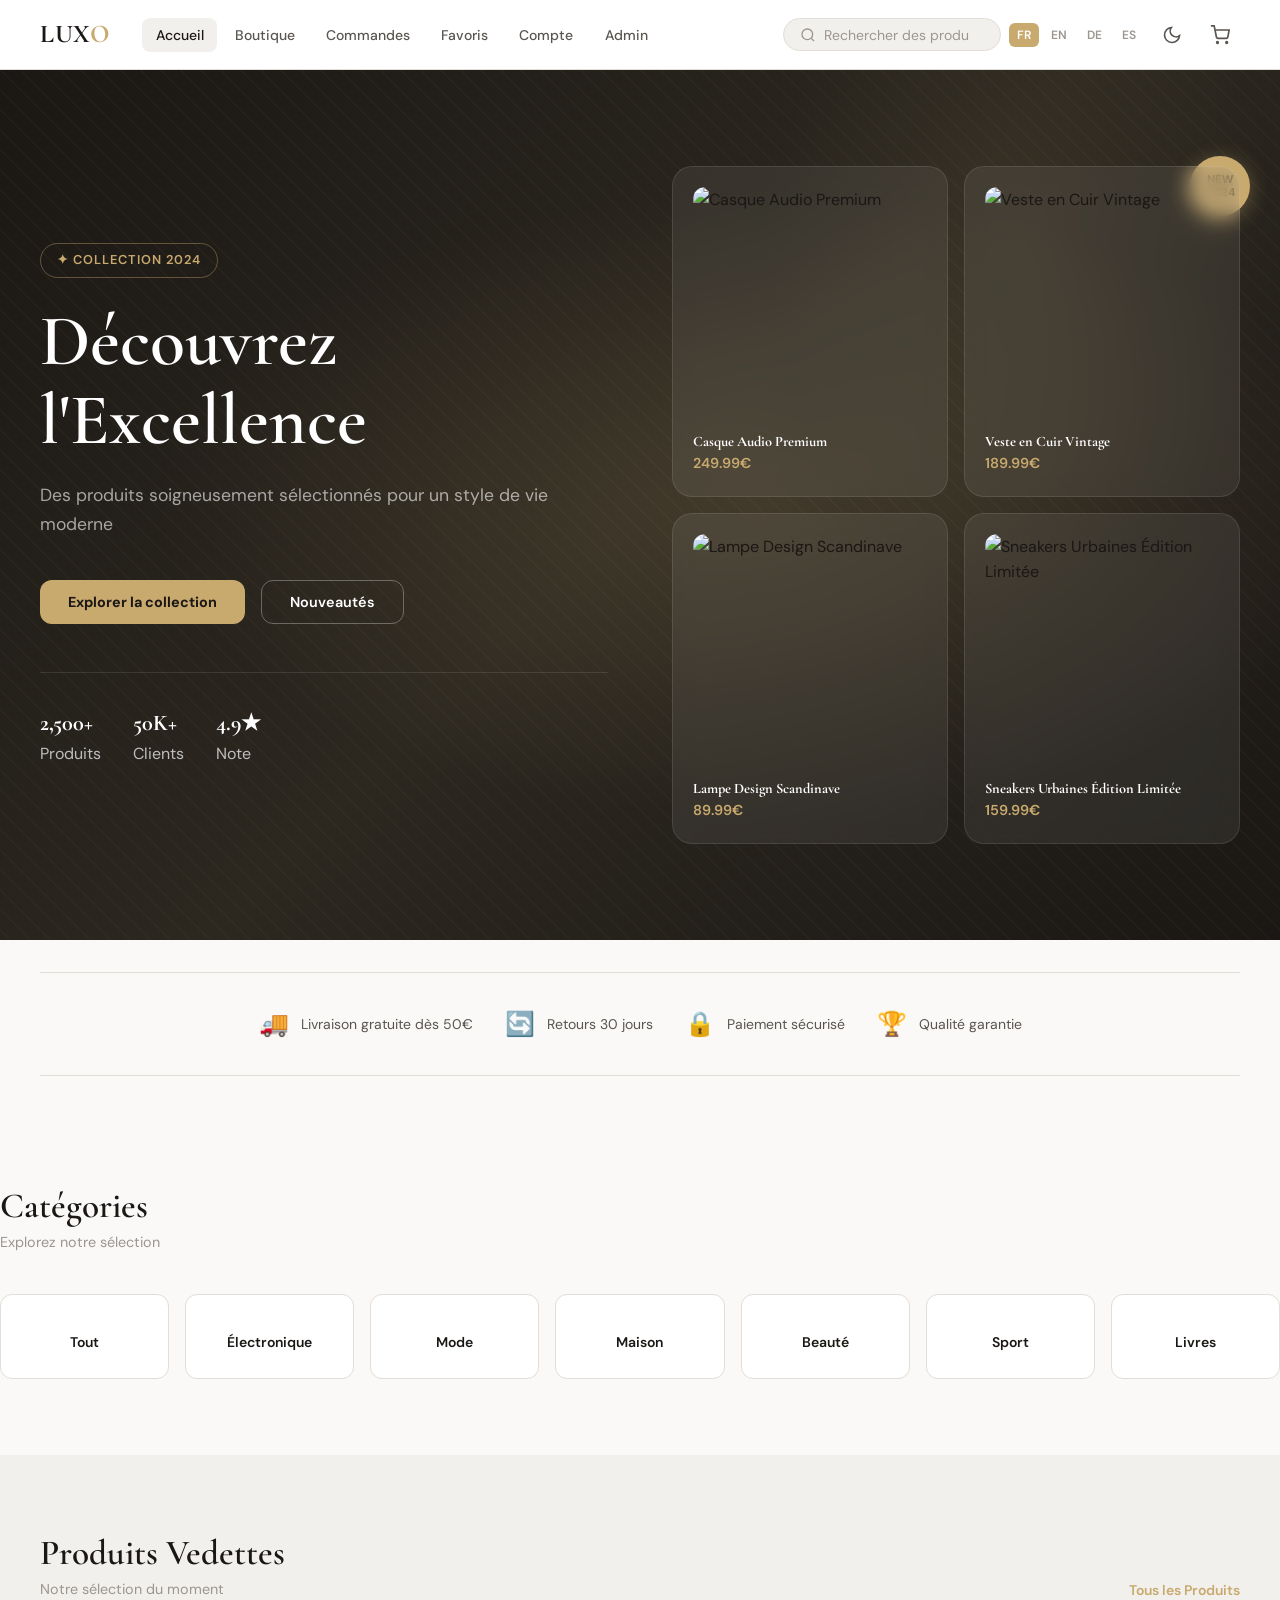
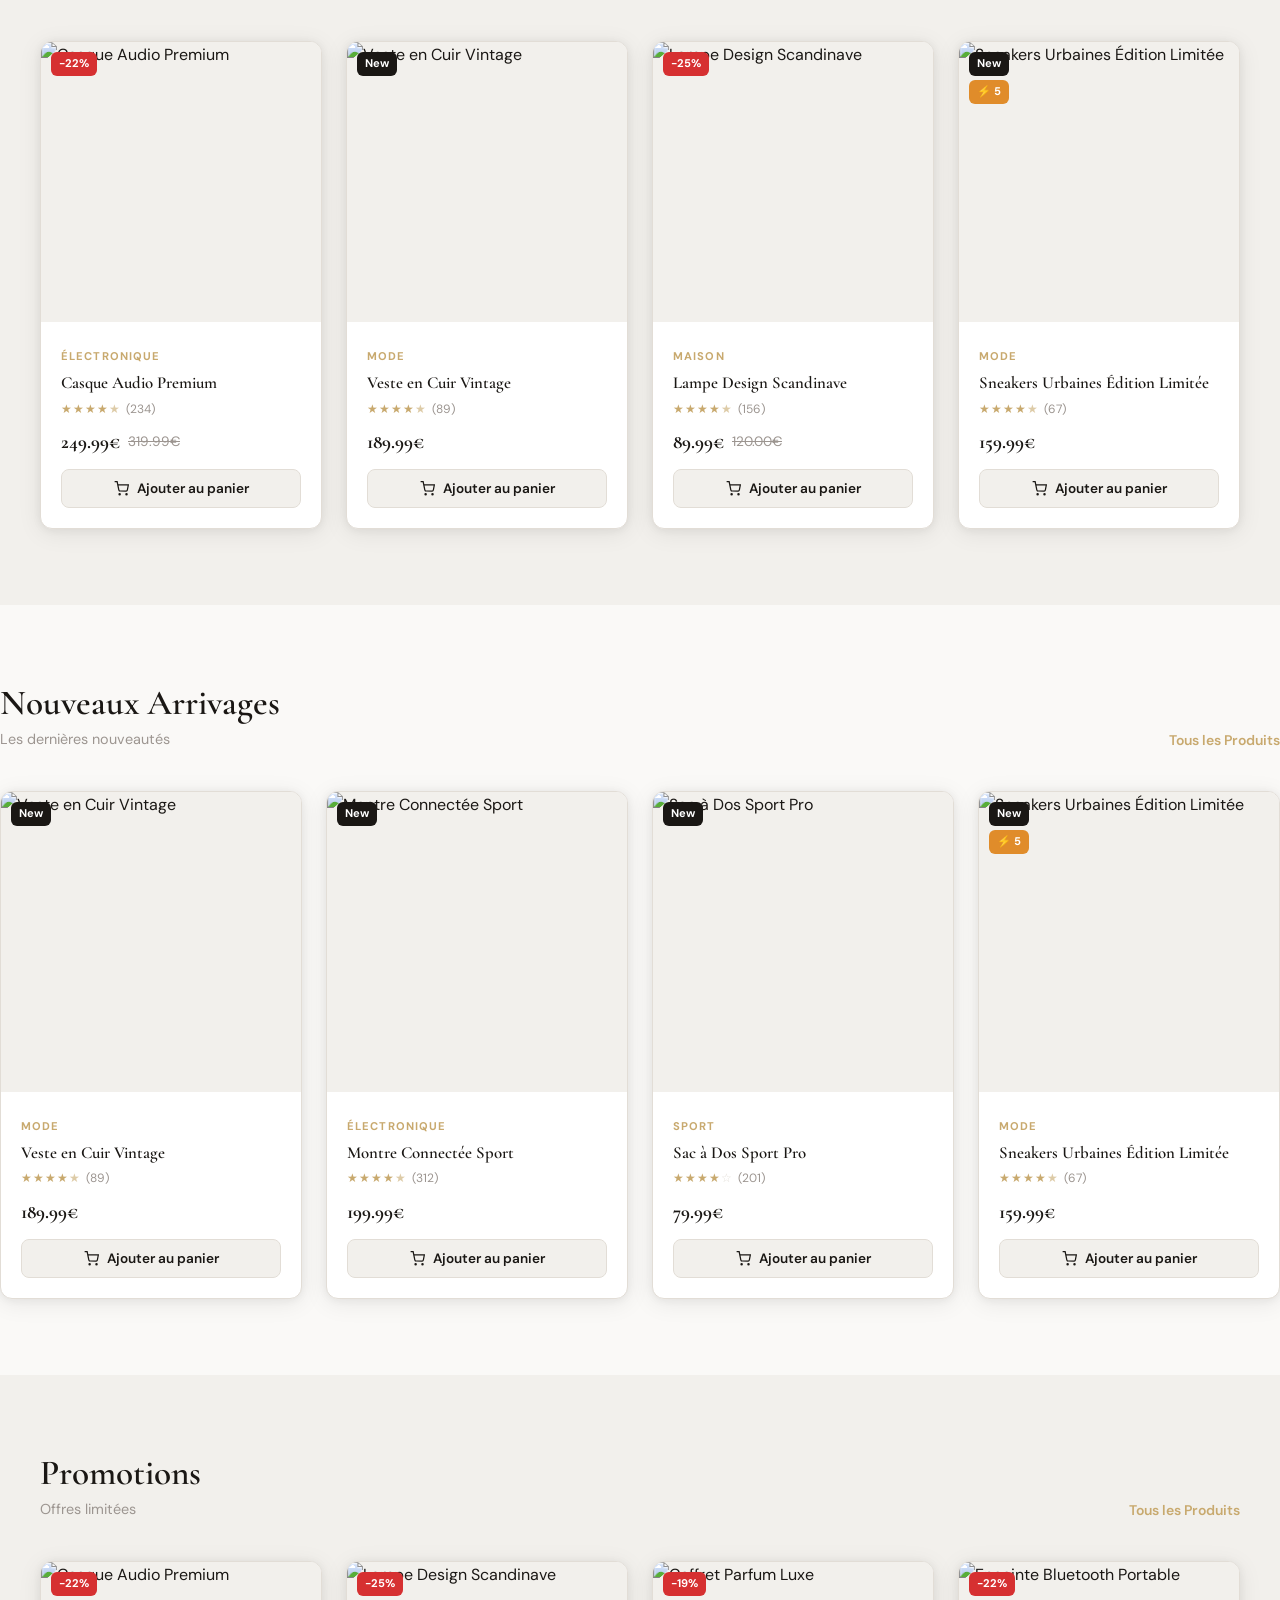
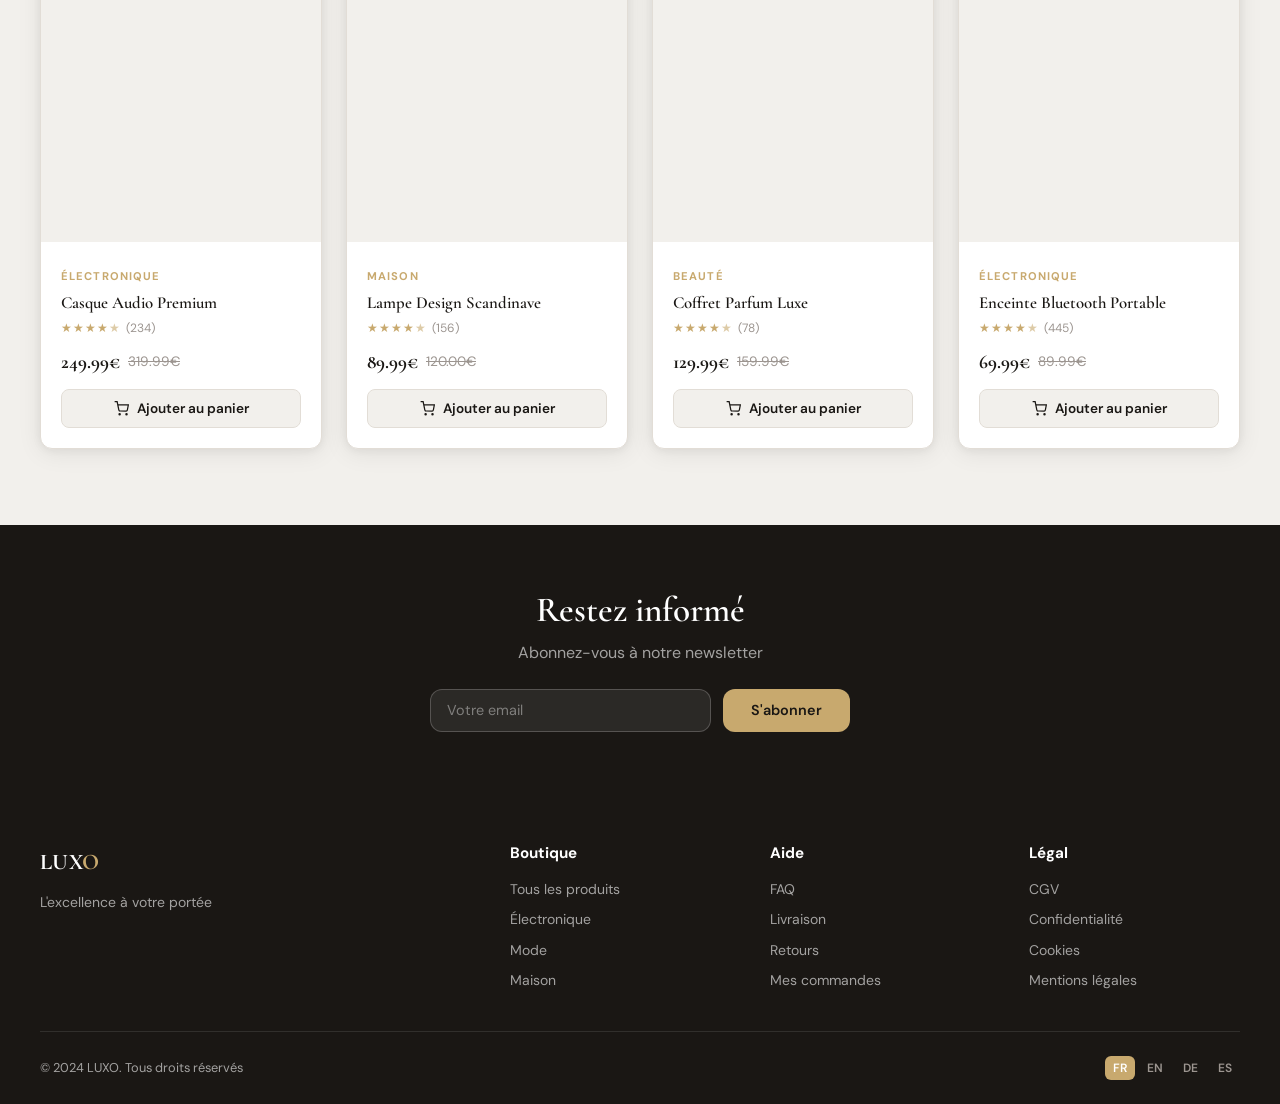
==== projects/ecommerce/index.html @ bf39edfc "another commit" ====
<!DOCTYPE html>
<html lang="fr">
<head>
  <meta charset="UTF-8">
  <meta name="viewport" content="width=device-width, initial-scale=1.0">
  <meta name="description" content="LUXO — Boutique en ligne premium">
  <title>LUXO — E-Commerce Premium</title>
  <link rel="stylesheet" href="css/style.css">
  <link rel="preconnect" href="https://fonts.googleapis.com">
</head>
<body>

<!-- ===================== NOTIFICATION ===================== -->
<div id="notification" role="alert">
  <span id="notif-msg"></span>
</div>

<!-- ===================== NAVBAR ===================== -->
<nav id="navbar" role="navigation" aria-label="Navigation principale">
  <div class="nav-inner">
    <div class="nav-logo" onclick="navigate('home')">LUX<span>O</span></div>

    <div class="nav-links" role="menubar">
      <button class="nav-link active" data-page="home" data-i18n="nav_home">Accueil</button>
      <button class="nav-link" data-page="shop" data-i18n="nav_shop">Boutique</button>
      <button class="nav-link" data-page="orders" data-i18n="nav_orders">Commandes</button>
      <button class="nav-link" data-page="wishlist" data-i18n="nav_wishlist">Favoris</button>
      <button class="nav-link" data-page="account" data-i18n="nav_account">Compte</button>
      <button class="nav-link" data-page="admin" data-i18n="nav_admin">Admin</button>
    </div>

    <div class="nav-right">
      <div class="nav-search">
        <svg viewBox="0 0 24 24" fill="none" stroke="currentColor" stroke-width="2"><circle cx="11" cy="11" r="8"/><line x1="21" y1="21" x2="16.65" y2="16.65"/></svg>
        <input type="search" class="search-input" data-i18n-placeholder="search_placeholder" placeholder="Rechercher des produits..." aria-label="Recherche">
      </div>

      <div class="lang-selector" role="group" aria-label="Langue">
        <button class="lang-btn active" data-lang="fr">FR</button>
        <button class="lang-btn" data-lang="en">EN</button>
        <button class="lang-btn" data-lang="de">DE</button>
        <button class="lang-btn" data-lang="es">ES</button>
      </div>

      <button class="icon-btn" id="theme-toggle" aria-label="Changer le thème" title="Mode sombre">
        <svg viewBox="0 0 24 24" fill="none" stroke="currentColor" stroke-width="2"><path d="M21 12.79A9 9 0 1 1 11.21 3 7 7 0 0 0 21 12.79z"/></svg>
      </button>

      <button class="icon-btn" id="cart-icon-btn" onclick="navigate('cart')" aria-label="Panier">
        <svg viewBox="0 0 24 24" fill="none" stroke="currentColor" stroke-width="2"><circle cx="9" cy="21" r="1"/><circle cx="20" cy="21" r="1"/><path d="M1 1h4l2.68 13.39a2 2 0 0 0 2 1.61h9.72a2 2 0 0 0 2-1.61L23 6H6"/></svg>
        <span class="cart-badge" aria-live="polite">0</span>
      </button>

      <button class="menu-toggle" id="menu-toggle" aria-label="Menu" aria-expanded="false">
        <span></span><span></span><span></span>
      </button>
    </div>
  </div>
</nav>

<!-- ===================== MOBILE MENU ===================== -->
<div id="mobile-menu" role="dialog" aria-label="Menu mobile">
  <button class="nav-link" data-page="home" data-i18n="nav_home">Accueil</button>
  <button class="nav-link" data-page="shop" data-i18n="nav_shop">Boutique</button>
  <button class="nav-link" data-page="orders" data-i18n="nav_orders">Commandes</button>
  <button class="nav-link" data-page="wishlist" data-i18n="nav_wishlist">Favoris</button>
  <button class="nav-link" data-page="account" data-i18n="nav_account">Compte</button>
  <button class="nav-link" data-page="admin" data-i18n="nav_admin">Admin</button>
  <div class="mobile-lang">
    <button class="lang-btn active" data-lang="fr">FR</button>
    <button class="lang-btn" data-lang="en">EN</button>
    <button class="lang-btn" data-lang="de">DE</button>
    <button class="lang-btn" data-lang="es">ES</button>
  </div>
</div>
<div id="menu-overlay"></div>

<!-- ===================== PAGE: HOME ===================== -->
<main id="page-home" class="page active" role="main">

  <!-- Hero -->
  <section class="hero" aria-label="Bannière principale">
    <div class="hero-bg"></div>
    <div class="hero-pattern"></div>
    <div class="hero-content">
      <div class="hero-text">
        <div class="hero-eyebrow">✦ Collection 2024</div>
        <h1 class="hero-title" data-i18n="hero_title">Découvrez l'<em>Excellence</em></h1>
        <p class="hero-subtitle" data-i18n="hero_subtitle">Des produits soigneusement sélectionnés pour un style de vie moderne</p>
        <div class="hero-actions">
          <button class="btn-primary" id="hero-cta" data-i18n="hero_cta">Explorer la collection</button>
          <button class="btn-outline" id="hero-cta2" data-i18n="hero_cta2">Nouveautés</button>
        </div>
        <div class="hero-stats">
          <div class="hero-stat"><strong>2,500+</strong> Produits</div>
          <div class="hero-stat"><strong>50K+</strong> Clients</div>
          <div class="hero-stat"><strong>4.9★</strong> Note</div>
        </div>
      </div>
      <div class="hero-visual">
        <div class="hero-badge">NEW<br>2024</div>
        <div class="hero-product-cards" id="hero-cards"></div>
      </div>
    </div>
  </section>

  <!-- Trust badges -->
  <div class="container">
    <div class="trust-badges">
      <div class="trust-item"><span class="trust-icon">🚚</span> Livraison gratuite dès 50€</div>
      <div class="trust-item"><span class="trust-icon">🔄</span> Retours 30 jours</div>
      <div class="trust-item"><span class="trust-icon">🔒</span> Paiement sécurisé</div>
      <div class="trust-item"><span class="trust-icon">🏆</span> Qualité garantie</div>
    </div>
  </div>

  <!-- Categories -->
  <section class="section container">
    <div class="section-header">
      <div>
        <h2 data-i18n="nav_categories">Catégories</h2>
        <p class="section-subtitle">Explorez notre sélection</p>
      </div>
    </div>
    <div class="categories-grid" id="home-categories"></div>
  </section>

  <!-- Featured products -->
  <section class="section section-bg-alt">
    <div class="container">
      <div class="section-header">
        <div>
          <h2 data-i18n="products_featured">Produits Vedettes</h2>
          <p class="section-subtitle">Notre sélection du moment</p>
        </div>
        <span class="section-link" onclick="navigate('shop')" data-i18n="products_all">Voir tout</span>
      </div>
      <div class="products-grid" id="featured-products"></div>
    </div>
  </section>

  <!-- New arrivals -->
  <section class="section container">
    <div class="section-header">
      <div>
        <h2 data-i18n="products_new">Nouveaux Arrivages</h2>
        <p class="section-subtitle">Les dernières nouveautés</p>
      </div>
      <span class="section-link" onclick="filterCategory='all'; filterSort='newest'; navigate('shop');" data-i18n="products_all">Voir tout</span>
    </div>
    <div class="products-grid" id="new-products"></div>
  </section>

  <!-- Sale -->
  <section class="section section-bg-alt">
    <div class="container">
      <div class="section-header">
        <div>
          <h2 data-i18n="products_sale">Promotions</h2>
          <p class="section-subtitle">Offres limitées</p>
        </div>
        <span class="section-link" onclick="filterCategory='all'; filterSort='newest'; navigate('shop');" data-i18n="products_all">Voir tout</span>
      </div>
      <div class="products-grid" id="sale-products"></div>
    </div>
  </section>

  <!-- Newsletter -->
  <section class="newsletter-section">
    <div class="container">
      <h2 data-i18n="newsletter_title">Restez informé</h2>
      <p data-i18n="newsletter_sub">Abonnez-vous à notre newsletter</p>
      <div class="newsletter-form">
        <input type="email" data-i18n-placeholder="newsletter_placeholder" placeholder="Votre email" aria-label="Email newsletter">
        <button class="btn-primary" data-i18n="newsletter_btn">S'abonner</button>
      </div>
    </div>
  </section>

  <!-- Footer -->
  <footer role="contentinfo">
    <div class="container">
      <div class="footer-grid">
        <div class="footer-brand">
          <span class="nav-logo">LUX<span style="color:var(--accent)">O</span></span>
          <p data-i18n="footer_tagline">L'excellence à votre portée</p>
        </div>
        <div class="footer-col">
          <h4>Boutique</h4>
          <div class="footer-links">
            <a onclick="navigate('shop')">Tous les produits</a>
            <a onclick="filterCategory='electronics'; navigate('shop')">Électronique</a>
            <a onclick="filterCategory='fashion'; navigate('shop')">Mode</a>
            <a onclick="filterCategory='home'; navigate('shop')">Maison</a>
          </div>
        </div>
        <div class="footer-col">
          <h4>Aide</h4>
          <div class="footer-links">
            <a>FAQ</a>
            <a>Livraison</a>
            <a>Retours</a>
            <a onclick="navigate('orders')">Mes commandes</a>
          </div>
        </div>
        <div class="footer-col">
          <h4>Légal</h4>
          <div class="footer-links">
            <a>CGV</a>
            <a>Confidentialité</a>
            <a>Cookies</a>
            <a>Mentions légales</a>
          </div>
        </div>
      </div>
      <div class="footer-bottom">
        <span>© 2024 LUXO. <span data-i18n="footer_rights">Tous droits réservés</span></span>
        <div class="lang-selector">
          <button class="lang-btn active" data-lang="fr">FR</button>
          <button class="lang-btn" data-lang="en">EN</button>
          <button class="lang-btn" data-lang="de">DE</button>
          <button class="lang-btn" data-lang="es">ES</button>
        </div>
      </div>
    </div>
  </footer>
</main>

<!-- ===================== PAGE: SHOP ===================== -->
<div id="page-shop" class="page">
  <div class="container">
    <div class="shop-wrap">
      <div class="shop-header">
        <h1 class="page-title" data-i18n="products_title">Notre Catalogue</h1>
        <div class="shop-filters">
          <button class="cat-filter-btn active" data-cat="all" data-i18n="cat_all">Tout</button>
          <button class="cat-filter-btn" data-cat="electronics" data-i18n="cat_electronics">Électronique</button>
          <button class="cat-filter-btn" data-cat="fashion" data-i18n="cat_fashion">Mode</button>
          <button class="cat-filter-btn" data-cat="home" data-i18n="cat_home">Maison</button>
          <button class="cat-filter-btn" data-cat="beauty" data-i18n="cat_beauty">Beauté</button>
          <button class="cat-filter-btn" data-cat="sports" data-i18n="cat_sports">Sport</button>
          <button class="cat-filter-btn" data-cat="books" data-i18n="cat_books">Livres</button>
          <div class="shop-sort">
            <span class="sort-label" data-i18n="sort">Trier</span>
            <select id="sort-select" aria-label="Trier par">
              <option value="newest" data-i18n="sort_newest">Plus récents</option>
              <option value="popular" data-i18n="sort_popular">Populaires</option>
              <option value="price_asc" data-i18n="sort_price_asc">Prix croissant</option>
              <option value="price_desc" data-i18n="sort_price_desc">Prix décroissant</option>
              <option value="name" data-i18n="sort_name">Nom</option>
            </select>
          </div>
        </div>
      </div>
      <div class="products-grid" id="shop-products"></div>
    </div>
  </div>
</div>

<!-- ===================== PAGE: PRODUCT DETAIL ===================== -->
<div id="page-product" class="page"></div>

<!-- ===================== PAGE: CART ===================== -->
<div id="page-cart" class="page"></div>

<!-- ===================== PAGE: CHECKOUT ===================== -->
<div id="page-checkout" class="page"></div>

<!-- ===================== PAGE: ORDERS ===================== -->
<div id="page-orders" class="page"></div>

<!-- ===================== PAGE: WISHLIST ===================== -->
<div id="page-wishlist" class="page">
  <div class="container"></div>
</div>

<!-- ===================== PAGE: ACCOUNT ===================== -->
<div id="page-account" class="page"></div>

<!-- ===================== PAGE: ADMIN ===================== -->
<div id="page-admin" class="page" style="padding-top:var(--nav-h)"></div>

<script src="js/i18n.js"></script>
<script src="js/data.js"></script>
<script src="js/app.js"></script>
<script>
  // Render hero cards & categories on home
  function renderHeroCards() {
    const heroCards = document.getElementById('hero-cards');
    if (!heroCards) return;
    const featured = products.filter(p => p.featured).slice(0, 4);
    heroCards.innerHTML = featured.map(p => `
      <div class="hero-card" onclick="navigate('product', ${p.id})">
        <img src="${p.image}" alt="${getProductName(p)}" loading="lazy">
        <h4>${getProductName(p)}</h4>
        <span>${formatPrice(p.price)}</span>
      </div>`).join('');
  }

  function renderHomeCategories() {
    const cats = [
      {key: 'all', icon: ''},
      {key: 'electronics', icon: ''},
      {key: 'fashion', icon: ''},
      {key: 'home', icon: ''},
      {key: 'beauty', icon: ''},
      {key: 'sports', icon: ''},
      {key: 'books', icon: ''},
    ];
    const container = document.getElementById('home-categories');
    if (!container) return;
    container.innerHTML = cats.map(c => `
      <div class="cat-card" onclick="filterCategory='${c.key}'; navigate('shop');">
        <div class="cat-icon">${c.icon}</div>
        <div class="cat-name" data-i18n="cat_${c.key}">${t('cat_' + c.key)}</div>
      </div>`).join('');
  }

  const originalRenderHomePage = renderHomePage;
  function renderHomePage() {
    renderHeroCards();
    renderHomeCategories();
    renderFeaturedProducts();
    renderNewProducts();
    renderSaleProducts();
  }
</script>
</body>
</html>
---- projects/ecommerce/css/style.css ----
/* ===================== DESIGN SYSTEM ===================== */
@import url('https://fonts.googleapis.com/css2?family=Cormorant+Garamond:wght@300;400;600;700&family=DM+Sans:wght@300;400;500;600&display=swap');

:root {
  --bg: #faf9f7;
  --bg2: #f2f0ec;
  --bg3: #e8e4dc;
  --surface: #ffffff;
  --surface2: #f9f8f6;
  --border: #e2ddd6;
  --text: #1a1714;
  --text2: #5a5550;
  --text3: #9c9590;
  --accent: #c8a96e;
  --accent2: #a67c45;
  --accent-light: #f5ede0;
  --dark: #1a1714;
  --success: #2d9e6b;
  --warning: #e08c2a;
  --error: #d63031;
  --info: #3498db;
  --radius: 12px;
  --radius-sm: 8px;
  --radius-lg: 20px;
  --shadow: 0 2px 20px rgba(26,23,20,.08);
  --shadow-hover: 0 8px 40px rgba(26,23,20,.16);
  --shadow-card: 0 1px 8px rgba(26,23,20,.06), 0 4px 24px rgba(26,23,20,.08);
  --transition: .25s cubic-bezier(.4,0,.2,1);
  --font-display: 'Cormorant Garamond', serif;
  --font-body: 'DM Sans', sans-serif;
  --nav-h: 70px;
  --status-pending: #f39c12;
  --status-processing: #3498db;
  --status-shipped: #9b59b6;
  --status-delivered: #2ecc71;
  --status-cancelled: #e74c3c;
}

body.dark {
  --bg: #0f0e0c;
  --bg2: #1a1916;
  --bg3: #252320;
  --surface: #1e1c19;
  --surface2: #252320;
  --border: #2f2d29;
  --text: #f0ece4;
  --text2: #a09890;
  --text3: #6a6560;
  --accent-light: #2a2118;
  --shadow: 0 2px 20px rgba(0,0,0,.3);
  --shadow-hover: 0 8px 40px rgba(0,0,0,.5);
  --shadow-card: 0 1px 8px rgba(0,0,0,.2), 0 4px 24px rgba(0,0,0,.3);
}

/* ===================== RESET ===================== */
*, *::before, *::after { box-sizing: border-box; margin: 0; padding: 0; }
html { scroll-behavior: smooth; font-size: 16px; }
body { font-family: var(--font-body); background: var(--bg); color: var(--text); line-height: 1.6; overflow-x: hidden; }
img { max-width: 100%; height: auto; display: block; }
a { color: inherit; text-decoration: none; }
button { cursor: pointer; border: none; background: none; font-family: inherit; }
input, select, textarea { font-family: inherit; }

/* ===================== SCROLLBAR ===================== */
::-webkit-scrollbar { width: 6px; }
::-webkit-scrollbar-track { background: var(--bg2); }
::-webkit-scrollbar-thumb { background: var(--border); border-radius: 3px; }
::-webkit-scrollbar-thumb:hover { background: var(--text3); }

/* ===================== TYPOGRAPHY ===================== */
h1,h2,h3,h4 { font-family: var(--font-display); line-height: 1.2; }
h1 { font-size: clamp(2rem, 5vw, 3.5rem); font-weight: 600; }
h2 { font-size: clamp(1.5rem, 3vw, 2.2rem); font-weight: 600; }
h3 { font-size: 1.2rem; font-weight: 600; }

/* ===================== LAYOUT ===================== */
.container { max-width: 1280px; margin: 0 auto; padding: 0 clamp(1rem, 4vw, 2.5rem); }
.page { display: none; min-height: 100vh; padding-top: var(--nav-h); }
.page.active { display: block; animation: fadeUp .4s ease; }
@keyframes fadeUp { from { opacity: 0; transform: translateY(16px); } to { opacity: 1; transform: translateY(0); } }

/* ===================== NAV ===================== */
#navbar {
  position: fixed; top: 0; left: 0; right: 0; z-index: 1000;
  height: var(--nav-h);
  background: var(--surface);
  border-bottom: 1px solid var(--border);
  backdrop-filter: blur(20px);
  -webkit-backdrop-filter: blur(20px);
  transition: var(--transition);
}
.nav-inner {
  max-width: 1280px; margin: 0 auto;
  height: 100%;
  display: flex; align-items: center; gap: 2rem;
  padding: 0 clamp(1rem, 4vw, 2.5rem);
}
.nav-logo {
  font-family: var(--font-display);
  font-size: 1.6rem; font-weight: 700;
  color: var(--text); letter-spacing: .02em;
  cursor: pointer; white-space: nowrap;
}
.nav-logo span { color: var(--accent); }
.nav-links { display: flex; align-items: center; gap: .25rem; flex: 1; }
.nav-link {
  padding: .5rem .85rem; border-radius: var(--radius-sm);
  font-size: .875rem; font-weight: 500; color: var(--text2);
  cursor: pointer; transition: var(--transition);
  white-space: nowrap;
}
.nav-link:hover, .nav-link.active { color: var(--text); background: var(--bg2); }
.nav-right { display: flex; align-items: center; gap: .5rem; }
.nav-search {
  display: flex; align-items: center;
  background: var(--bg2); border: 1px solid var(--border);
  border-radius: 100px; padding: .4rem 1rem; gap: .5rem;
  transition: var(--transition);
}
.nav-search:focus-within { border-color: var(--accent); background: var(--surface); }
.nav-search svg { width: 16px; height: 16px; color: var(--text3); flex-shrink: 0; }
.search-input { border: none; background: none; font-size: .875rem; color: var(--text); outline: none; width: 160px; }
.search-input::placeholder { color: var(--text3); }
.icon-btn {
  position: relative; width: 40px; height: 40px;
  display: flex; align-items: center; justify-content: center;
  border-radius: var(--radius-sm); color: var(--text2);
  transition: var(--transition); cursor: pointer;
}
.icon-btn:hover { background: var(--bg2); color: var(--text); }
.icon-btn svg { width: 20px; height: 20px; }
.cart-badge {
  position: absolute; top: 4px; right: 4px;
  background: var(--accent); color: white;
  width: 18px; height: 18px; border-radius: 50%;
  font-size: 11px; font-weight: 700;
  display: flex; align-items: center; justify-content: center;
}
.lang-selector { display: flex; gap: .25rem; }
.lang-btn {
  padding: .25rem .5rem; border-radius: 6px;
  font-size: .75rem; font-weight: 600;
  color: var(--text3); transition: var(--transition);
  text-transform: uppercase;
}
.lang-btn:hover, .lang-btn.active { background: var(--accent); color: white; }
.menu-toggle {
  display: none; flex-direction: column; gap: 5px;
  width: 40px; height: 40px; align-items: center; justify-content: center;
  border-radius: var(--radius-sm); transition: var(--transition);
}
.menu-toggle:hover { background: var(--bg2); }
.menu-toggle span { display: block; width: 22px; height: 2px; background: var(--text); border-radius: 2px; transition: var(--transition); }

/* ===================== MOBILE MENU ===================== */
#mobile-menu {
  position: fixed; top: 0; right: -100%; bottom: 0;
  width: min(320px, 85vw);
  background: var(--surface);
  border-left: 1px solid var(--border);
  z-index: 1100; transition: right .35s cubic-bezier(.4,0,.2,1);
  padding: 80px 1.5rem 2rem;
  overflow-y: auto; display: flex; flex-direction: column; gap: .25rem;
}
#mobile-menu.open { right: 0; }
#mobile-menu .nav-link { display: block; padding: .75rem 1rem; font-size: 1rem; }
#menu-overlay {
  position: fixed; inset: 0; background: rgba(0,0,0,.4);
  z-index: 1050; opacity: 0; pointer-events: none; transition: opacity .35s;
}
#menu-overlay.show { opacity: 1; pointer-events: all; }
.mobile-lang { display: flex; gap: .5rem; padding: 1rem 0; border-top: 1px solid var(--border); margin-top: auto; }

/* ===================== BUTTONS ===================== */
.btn-primary {
  display: inline-flex; align-items: center; justify-content: center; gap: .5rem;
  padding: .75rem 1.75rem; border-radius: var(--radius);
  background: var(--dark); color: white;
  font-size: .9rem; font-weight: 600;
  transition: var(--transition); cursor: pointer;
  white-space: nowrap;
}
.btn-primary:hover { background: var(--accent2); transform: translateY(-1px); box-shadow: var(--shadow-hover); }
.btn-primary:active { transform: translateY(0); }
.btn-primary:disabled { opacity: .5; cursor: not-allowed; transform: none; }
.btn-outline {
  display: inline-flex; align-items: center; justify-content: center; gap: .5rem;
  padding: .75rem 1.75rem; border-radius: var(--radius);
  border: 1.5px solid var(--border); color: var(--text);
  font-size: .9rem; font-weight: 600;
  transition: var(--transition);
}
.btn-outline:hover { border-color: var(--text); background: var(--bg2); }
.btn-link { background: none; border: none; color: var(--text2); font-size: .9rem; padding: .5rem 0; cursor: pointer; text-decoration: underline; }
.btn-full { width: 100%; }
.btn-success { background: var(--success); }
.btn-icon { padding: .4rem .75rem; border: 1px solid var(--border); border-radius: var(--radius-sm); font-size: .8rem; transition: var(--transition); }
.btn-icon:hover { background: var(--bg2); }
.btn-icon.danger:hover { background: #fee; border-color: var(--error); color: var(--error); }

/* ===================== HERO ===================== */
#page-home { padding-top: var(--nav-h); }
.hero {
  position: relative; overflow: hidden;
  min-height: calc(100vh - var(--nav-h));
  display: flex; align-items: center;
  background: linear-gradient(135deg, #1a1714 0%, #2c2820 50%, #1a1714 100%);
}
.hero-bg {
  position: absolute; inset: 0;
  background:
    radial-gradient(ellipse 80% 60% at 60% 50%, rgba(200,169,110,.15) 0%, transparent 60%),
    radial-gradient(ellipse 40% 80% at 80% 20%, rgba(200,169,110,.08) 0%, transparent 50%);
}
.hero-pattern {
  position: absolute; inset: 0; opacity: .04;
  background-image: repeating-linear-gradient(45deg, #c8a96e 0, #c8a96e 1px, transparent 0, transparent 50%);
  background-size: 20px 20px;
}
.hero-content {
  position: relative; max-width: 1280px; margin: 0 auto;
  padding: clamp(3rem, 8vw, 6rem) clamp(1rem, 4vw, 2.5rem);
  display: grid; grid-template-columns: 1fr 1fr; gap: 4rem; align-items: center;
}
.hero-text { color: white; }
.hero-eyebrow {
  display: inline-flex; align-items: center; gap: .5rem;
  padding: .4rem 1rem; border-radius: 100px;
  border: 1px solid rgba(200,169,110,.4);
  color: var(--accent); font-size: .8rem; font-weight: 600;
  letter-spacing: .08em; text-transform: uppercase; margin-bottom: 1.5rem;
}
.hero-title {
  font-size: clamp(2.5rem, 6vw, 4.5rem);
  font-weight: 600; line-height: 1.1; margin-bottom: 1.25rem;
  color: white;
}
.hero-title em { color: var(--accent); font-style: normal; }
.hero-subtitle { font-size: 1.1rem; color: rgba(255,255,255,.6); margin-bottom: 2.5rem; line-height: 1.7; }
.hero-actions { display: flex; gap: 1rem; flex-wrap: wrap; }
.hero-actions .btn-primary { background: var(--accent); color: var(--dark); font-weight: 700; }
.hero-actions .btn-primary:hover { background: #d4b882; }
.hero-actions .btn-outline { border-color: rgba(255,255,255,.3); color: white; }
.hero-actions .btn-outline:hover { background: rgba(255,255,255,.1); border-color: rgba(255,255,255,.5); }
.hero-stats { display: flex; gap: 2rem; margin-top: 3rem; padding-top: 2rem; border-top: 1px solid rgba(255,255,255,.1); }
.hero-stat { color: rgba(255,255,255,.7); }
.hero-stat strong { display: block; color: white; font-size: 1.4rem; font-family: var(--font-display); }
.hero-visual { display: flex; flex-direction: column; gap: 1rem; position: relative; }
.hero-product-cards { display: grid; grid-template-columns: 1fr 1fr; gap: 1rem; }
.hero-card {
  background: rgba(255,255,255,.07); border: 1px solid rgba(255,255,255,.1);
  border-radius: var(--radius-lg); padding: 1.25rem;
  backdrop-filter: blur(10px); transition: var(--transition); cursor: pointer;
}
.hero-card:hover { background: rgba(255,255,255,.12); transform: translateY(-4px); }
.hero-card img { width: 100%; aspect-ratio: 1; object-fit: cover; border-radius: var(--radius); margin-bottom: .75rem; }
.hero-card h4 { color: white; font-size: .9rem; font-family: var(--font-display); }
.hero-card span { color: var(--accent); font-weight: 600; font-size: .9rem; }
.hero-badge {
  position: absolute; top: -10px; right: -10px;
  background: var(--accent); color: var(--dark); font-weight: 700;
  border-radius: 50%; width: 60px; height: 60px;
  display: flex; align-items: center; justify-content: center;
  font-size: .7rem; text-align: center; line-height: 1.2;
  box-shadow: 0 4px 20px rgba(200,169,110,.4);
  animation: pulse 2s ease infinite;
}
@keyframes pulse { 0%,100% { transform: scale(1); } 50% { transform: scale(1.08); } }

/* ===================== SECTIONS ===================== */
.section { padding: clamp(3rem, 6vw, 5rem) 0; }
.section-header { display: flex; align-items: flex-end; justify-content: space-between; margin-bottom: 2.5rem; gap: 1rem; flex-wrap: wrap; }
.section-title { font-size: clamp(1.5rem, 3vw, 2rem); color: var(--text); }
.section-subtitle { color: var(--text3); font-size: .9rem; margin-top: .25rem; }
.section-link { color: var(--accent); font-size: .875rem; font-weight: 600; cursor: pointer; white-space: nowrap; }
.section-link:hover { text-decoration: underline; }

/* ===================== CATEGORIES SHOWCASE ===================== */
.categories-grid {
  display: grid;
  grid-template-columns: repeat(auto-fit, minmax(140px, 1fr));
  gap: 1rem;
}
.cat-card {
  background: var(--surface);
  border: 1px solid var(--border);
  border-radius: var(--radius);
  padding: 1.5rem 1rem;
  text-align: center; cursor: pointer;
  transition: var(--transition);
}
.cat-card:hover { border-color: var(--accent); transform: translateY(-3px); box-shadow: var(--shadow-hover); }
.cat-card.active { background: var(--accent-light); border-color: var(--accent); }
.cat-icon { font-size: 2rem; margin-bottom: .75rem; }
.cat-name { font-size: .875rem; font-weight: 600; color: var(--text); }

/* ===================== PRODUCTS GRID ===================== */
.products-grid {
  display: grid;
  grid-template-columns: repeat(auto-fill, minmax(240px, 1fr));
  gap: 1.5rem;
}

/* ===================== PRODUCT CARD ===================== */
.product-card {
  background: var(--surface);
  border: 1px solid var(--border);
  border-radius: var(--radius);
  overflow: hidden;
  transition: var(--transition);
  cursor: pointer;
  box-shadow: var(--shadow-card);
}
.product-card:hover { transform: translateY(-6px); box-shadow: var(--shadow-hover); border-color: var(--accent); }
.product-img-wrap { position: relative; aspect-ratio: 1; overflow: hidden; background: var(--bg2); }
.product-img-wrap img { width: 100%; height: 100%; object-fit: cover; transition: transform .5s ease; }
.product-card:hover .product-img-wrap img { transform: scale(1.06); }
.product-badges { position: absolute; top: 10px; left: 10px; display: flex; flex-direction: column; gap: 4px; }
.badge { display: inline-block; padding: 3px 8px; border-radius: 6px; font-size: .7rem; font-weight: 700; }
.badge-new { background: #1a1714; color: white; }
.badge-sale { background: var(--error); color: white; }
.badge-low { background: var(--warning); color: white; }
.product-actions {
  position: absolute; top: 10px; right: 10px;
  display: flex; flex-direction: column; gap: 6px;
  opacity: 0; transform: translateX(10px); transition: var(--transition);
}
.product-card:hover .product-actions { opacity: 1; transform: translateX(0); }
.wish-btn, .quick-view-btn {
  width: 36px; height: 36px; border-radius: var(--radius-sm);
  background: var(--surface); border: 1px solid var(--border);
  display: flex; align-items: center; justify-content: center;
  box-shadow: var(--shadow); transition: var(--transition);
}
.wish-btn:hover { background: #fee; border-color: #faa; color: #e74c3c; }
.wish-btn.active { background: #fee; border-color: #faa; color: #e74c3c; }
.wish-btn svg, .quick-view-btn svg { width: 16px; height: 16px; }
.quick-view-btn:hover { background: var(--dark); border-color: var(--dark); color: white; }
.out-overlay {
  position: absolute; inset: 0;
  background: rgba(0,0,0,.5);
  display: flex; align-items: center; justify-content: center;
  color: white; font-weight: 600; font-size: .9rem;
}
.product-info { padding: 1.25rem; }
.product-cat { font-size: .7rem; font-weight: 700; text-transform: uppercase; letter-spacing: .1em; color: var(--accent); }
.product-name { font-family: var(--font-display); font-size: 1.05rem; font-weight: 600; margin: .25rem 0; color: var(--text); line-height: 1.3; }
.product-rating { display: flex; align-items: center; gap: .35rem; margin: .35rem 0; }
.stars { display: flex; gap: 1px; }
.star { font-size: .85rem; }
.star.full { color: var(--accent); }
.star.half { color: var(--accent); opacity: .6; }
.star.empty { color: var(--border); }
.product-rating span { font-size: .75rem; color: var(--text3); }
.product-price { display: flex; align-items: center; gap: .5rem; margin: .5rem 0 .75rem; }
.price-current { font-family: var(--font-display); font-size: 1.2rem; font-weight: 700; color: var(--text); }
.price-old { font-size: .85rem; color: var(--text3); text-decoration: line-through; }
.btn-add-cart {
  width: 100%; padding: .6rem; border-radius: var(--radius-sm);
  background: var(--bg2); border: 1.5px solid var(--border);
  color: var(--text); font-size: .85rem; font-weight: 600;
  display: flex; align-items: center; justify-content: center; gap: .5rem;
  transition: var(--transition);
}
.btn-add-cart:hover:not(:disabled) { background: var(--dark); border-color: var(--dark); color: white; }
.btn-add-cart:disabled { opacity: .5; cursor: not-allowed; }
.btn-add-cart svg { width: 15px; height: 15px; }
.btn-add-cart.bounce { animation: btnBounce .5s ease; }
@keyframes btnBounce { 0%,100% { transform: scale(1); } 30% { transform: scale(.92); } 60% { transform: scale(1.05); } }

/* ===================== CART ICON BOUNCE ===================== */
@keyframes cartBounce { 0%,100% { transform: scale(1); } 30% { transform: scale(.85); } 60% { transform: scale(1.15); } }
.bounce { animation: cartBounce .5s ease; }

/* ===================== SHOP PAGE ===================== */
.shop-wrap { padding: 2rem 0; }
.shop-header { margin-bottom: 2rem; }
.shop-filters {
  display: flex; gap: 1rem; flex-wrap: wrap; align-items: center;
  padding: 1rem 1.5rem; background: var(--surface);
  border: 1px solid var(--border); border-radius: var(--radius);
  margin-bottom: 1.5rem;
}
.cat-filter-btn {
  padding: .4rem .9rem; border-radius: 100px;
  font-size: .8rem; font-weight: 600;
  border: 1.5px solid var(--border);
  color: var(--text2); transition: var(--transition);
}
.cat-filter-btn:hover, .cat-filter-btn.active {
  background: var(--dark); border-color: var(--dark); color: white;
}
.shop-sort {
  display: flex; align-items: center; gap: .75rem;
  margin-left: auto;
}
.sort-label { font-size: .85rem; color: var(--text2); white-space: nowrap; }
#sort-select {
  padding: .4rem .75rem; border-radius: var(--radius-sm);
  border: 1.5px solid var(--border); background: var(--surface);
  color: var(--text); font-size: .85rem; cursor: pointer;
  outline: none;
}

/* ===================== PRODUCT DETAIL ===================== */
.product-detail-wrap { padding: 2rem 0 4rem; max-width: 1280px; margin: 0 auto; padding-left: clamp(1rem,4vw,2.5rem); padding-right: clamp(1rem,4vw,2.5rem); }
.breadcrumb { display: flex; align-items: center; gap: .5rem; font-size: .85rem; color: var(--text3); margin-bottom: 2rem; flex-wrap: wrap; }
.bc-link { cursor: pointer; }
.bc-link:hover { color: var(--text); }
.product-detail {
  display: grid; grid-template-columns: 1fr 1fr; gap: 4rem; align-items: start;
}
.product-gallery { position: sticky; top: calc(var(--nav-h) + 1rem); }
.gallery-main {
  position: relative; aspect-ratio: 1; border-radius: var(--radius-lg); overflow: hidden;
  background: var(--bg2); margin-bottom: 1rem;
}
.gallery-main img { width: 100%; height: 100%; object-fit: cover; }
.gallery-badge {
  position: absolute; top: 1rem; left: 1rem;
  background: var(--error); color: white;
  padding: .3rem .75rem; border-radius: 100px;
  font-size: .8rem; font-weight: 700;
}
.gallery-thumbs { display: flex; gap: .75rem; }
.gallery-thumbs img {
  flex: 1; aspect-ratio: 1; object-fit: cover;
  border-radius: var(--radius); cursor: pointer;
  border: 2px solid transparent; transition: var(--transition);
}
.gallery-thumbs img:hover, .gallery-thumbs img.active { border-color: var(--accent); }
.product-detail-info {}
.product-detail-info h1 { font-size: clamp(1.8rem, 3vw, 2.5rem); margin: .5rem 0; }
.product-rating-detail { display: flex; align-items: center; gap: .75rem; margin: .75rem 0; }
.reviews-count { color: var(--text3); font-size: .875rem; }
.product-price-detail { display: flex; align-items: baseline; gap: 1rem; margin: 1rem 0; }
.price-current-large { font-family: var(--font-display); font-size: 2rem; font-weight: 700; color: var(--text); }
.price-old-large { font-size: 1.1rem; color: var(--text3); text-decoration: line-through; }
.product-desc-text { color: var(--text2); line-height: 1.8; margin: 1rem 0; }
.option-group { margin: 1.25rem 0; }
.option-group label { display: block; font-size: .875rem; font-weight: 600; color: var(--text); margin-bottom: .5rem; }
.color-opts { display: flex; gap: .5rem; flex-wrap: wrap; }
.color-opt {
  width: 32px; height: 32px; border-radius: 50%;
  border: 3px solid transparent; cursor: pointer; transition: var(--transition);
  box-shadow: var(--shadow);
}
.color-opt.active, .color-opt:hover { border-color: var(--accent); transform: scale(1.15); }
.size-opts { display: flex; gap: .5rem; flex-wrap: wrap; }
.size-opt {
  padding: .4rem .9rem; border-radius: var(--radius-sm);
  border: 1.5px solid var(--border); font-size: .875rem; font-weight: 600;
  color: var(--text); cursor: pointer; transition: var(--transition);
}
.size-opt:hover, .size-opt.active { border-color: var(--dark); background: var(--dark); color: white; }
.qty-ctrl { display: flex; align-items: center; gap: .5rem; }
.qty-ctrl button {
  width: 36px; height: 36px; border-radius: var(--radius-sm);
  border: 1.5px solid var(--border); background: var(--surface);
  font-size: 1.2rem; font-weight: 600; color: var(--text);
  display: flex; align-items: center; justify-content: center;
  transition: var(--transition);
}
.qty-ctrl button:hover { background: var(--bg2); border-color: var(--text); }
.qty-ctrl input {
  width: 60px; height: 36px; text-align: center;
  border: 1.5px solid var(--border); border-radius: var(--radius-sm);
  background: var(--surface); color: var(--text); font-weight: 600;
  outline: none;
}
.qty-ctrl.small button { width: 28px; height: 28px; font-size: 1rem; }
.qty-ctrl.small span { min-width: 28px; text-align: center; font-weight: 700; }
.product-actions-detail { display: flex; gap: 1rem; margin: 1.5rem 0; }
.btn-add-cart-detail { flex: 1; padding: .9rem 1.5rem; font-size: .95rem; }
.btn-wish-detail {
  width: 48px; height: 48px; border-radius: var(--radius);
  border: 1.5px solid var(--border);
  display: flex; align-items: center; justify-content: center;
  transition: var(--transition);
}
.btn-wish-detail:hover { background: #fee; border-color: #faa; color: #e74c3c; }
.btn-wish-detail.active { background: #fee; border-color: #faa; color: #e74c3c; }
.btn-wish-detail svg { width: 20px; height: 20px; }
.product-meta { display: flex; gap: 1.5rem; font-size: .85rem; color: var(--text3); flex-wrap: wrap; }
.stock-status.in { color: var(--success); font-weight: 600; }
.stock-status.out { color: var(--error); font-weight: 600; }
.product-specs-box {
  margin-top: 1.5rem; padding: 1rem 1.25rem;
  background: var(--bg2); border-radius: var(--radius);
  font-size: .875rem; color: var(--text2);
}
.product-specs-box strong { display: block; color: var(--text); margin-bottom: .4rem; }
.related-products { margin-top: 4rem; }
.related-products h2 { margin-bottom: 1.5rem; }

/* ===================== CART ===================== */
.cart-wrap { padding: 2rem 0; max-width: 1280px; margin: 0 auto; padding-left: clamp(1rem,4vw,2.5rem); padding-right: clamp(1rem,4vw,2.5rem); }
.page-title { font-size: clamp(1.6rem, 3vw, 2.2rem); margin-bottom: 2rem; }
.page-title span { font-size: 1rem; color: var(--text3); font-family: var(--font-body); font-weight: 400; }
.cart-layout { display: grid; grid-template-columns: 1fr 360px; gap: 2rem; align-items: start; }
.cart-items-list { display: flex; flex-direction: column; gap: .75rem; }
.cart-item {
  display: flex; gap: 1rem; padding: 1rem;
  background: var(--surface); border: 1px solid var(--border);
  border-radius: var(--radius); transition: var(--transition);
}
.cart-item:hover { border-color: var(--accent); }
.cart-item img { width: 90px; height: 90px; object-fit: cover; border-radius: var(--radius-sm); cursor: pointer; flex-shrink: 0; }
.cart-item-info { flex: 1; display: flex; flex-direction: column; gap: .3rem; }
.cart-item-info h3 { font-size: 1rem; cursor: pointer; }
.cart-item-info h3:hover { color: var(--accent); }
.item-meta { font-size: .8rem; color: var(--text3); }
.color-dot { display: inline-block; width: 14px; height: 14px; border-radius: 50%; vertical-align: middle; border: 1px solid var(--border); }
.cart-item-bottom { display: flex; align-items: center; gap: 1rem; margin-top: auto; flex-wrap: wrap; }
.cart-item-price { font-family: var(--font-display); font-size: 1.15rem; font-weight: 700; margin-left: auto; }
.btn-remove {
  padding: .3rem .5rem; border-radius: var(--radius-sm);
  color: var(--text3); transition: var(--transition);
}
.btn-remove:hover { color: var(--error); background: #fee; }
.btn-remove svg { width: 16px; height: 16px; }
.cart-summary {
  position: sticky; top: calc(var(--nav-h) + 1rem);
  background: var(--surface); border: 1px solid var(--border);
  border-radius: var(--radius); padding: 1.5rem;
}
.cart-summary h3 { margin-bottom: 1.25rem; font-size: 1.1rem; }
.summary-row { display: flex; justify-content: space-between; align-items: center; padding: .6rem 0; border-bottom: 1px solid var(--border); font-size: .9rem; }
.summary-row:last-of-type { border-bottom: none; }
.summary-row.total { font-weight: 700; font-size: 1.1rem; margin-top: .5rem; }
.free-ship { color: var(--success); font-weight: 600; }
.shipping-note { font-size: .8rem; color: var(--text3); text-align: center; margin: .75rem 0; padding: .5rem; background: var(--bg2); border-radius: var(--radius-sm); }
.shipping-note.free { color: var(--success); }
.payment-icons { text-align: center; font-size: .75rem; color: var(--text3); margin-top: 1rem; }
.cart-empty { max-width: 400px; margin: 8rem auto; text-align: center; }
.empty-state { max-width: 400px; margin: 6rem auto; text-align: center; padding: 2rem; }
.empty-icon { font-size: 4rem; margin-bottom: 1rem; }
.empty-state h2 { margin-bottom: .5rem; }
.empty-state p { color: var(--text2); margin-bottom: 1.5rem; }

/* ===================== CHECKOUT ===================== */
.checkout-wrap { padding: 2rem 0; max-width: 1000px; margin: 0 auto; padding-left: clamp(1rem,4vw,2.5rem); padding-right: clamp(1rem,4vw,2.5rem); }
.checkout-steps {
  display: flex; align-items: center; justify-content: center;
  gap: 0; margin-bottom: 3rem;
}
.step {
  display: flex; flex-direction: column; align-items: center; gap: .35rem;
  font-size: .8rem; color: var(--text3);
}
.step.active { color: var(--text); }
.step-num {
  width: 36px; height: 36px; border-radius: 50%;
  border: 2px solid var(--border); background: var(--surface);
  display: flex; align-items: center; justify-content: center;
  font-weight: 700; font-size: .9rem; transition: var(--transition);
}
.step.active .step-num { border-color: var(--accent); background: var(--accent); color: var(--dark); }
.step.done .step-num { border-color: var(--success); background: var(--success); color: white; }
.step-line { flex: 1; height: 2px; background: var(--border); max-width: 80px; margin-bottom: 1.5rem; }
.step-line.done { background: var(--success); }
.checkout-layout { display: grid; grid-template-columns: 1fr 320px; gap: 2rem; align-items: start; }
.checkout-form-area { }
.form-section {
  background: var(--surface); border: 1px solid var(--border);
  border-radius: var(--radius); padding: 2rem;
}
.form-section h3 { margin-bottom: 1.5rem; }
.form-row { display: grid; grid-template-columns: 1fr 1fr; gap: 1rem; }
.btn-row { display: flex !important; gap: 1rem; margin-top: 1.5rem; }
.form-group { display: flex; flex-direction: column; gap: .4rem; margin-bottom: .75rem; }
.form-group label { font-size: .85rem; font-weight: 600; color: var(--text); }
.form-group input, .form-group select {
  padding: .65rem .9rem; border: 1.5px solid var(--border);
  border-radius: var(--radius-sm); background: var(--bg);
  color: var(--text); font-size: .9rem; outline: none;
  transition: var(--transition);
}
.form-group input:focus, .form-group select:focus { border-color: var(--accent); background: var(--surface); }
.payment-methods { display: flex; gap: 1rem; margin-bottom: 1.25rem; flex-wrap: wrap; }
.pay-method {
  flex: 1; padding: .75rem 1rem; border-radius: var(--radius);
  border: 1.5px solid var(--border); cursor: pointer; font-size: .9rem;
  transition: var(--transition); display: flex; align-items: center; gap: .5rem;
}
.pay-method.active, .pay-method:has(input:checked) { border-color: var(--accent); background: var(--accent-light); }
.secure-badge { font-size: .8rem; color: var(--success); text-align: center; padding: .75rem; background: #f0faf5; border-radius: var(--radius-sm); margin: 1rem 0; }
.order-review { background: var(--bg2); border-radius: var(--radius); padding: 1rem; margin-bottom: 1.5rem; }
.review-item { display: flex; align-items: center; gap: 1rem; padding: .6rem 0; border-bottom: 1px solid var(--border); font-size: .9rem; }
.review-item:last-child { border-bottom: none; }
.review-item img { width: 50px; height: 50px; object-fit: cover; border-radius: var(--radius-sm); }
.review-item div { flex: 1; }
.review-item strong { margin-left: auto; }
.order-success { text-align: center; padding: 3rem 2rem; }
.success-icon {
  width: 80px; height: 80px; border-radius: 50%;
  background: var(--success); color: white;
  font-size: 2rem; display: flex; align-items: center; justify-content: center;
  margin: 0 auto 1.5rem;
  animation: successPop .5s cubic-bezier(.34,1.56,.64,1);
}
@keyframes successPop { from { transform: scale(0); opacity: 0; } }
.order-success h2 { margin-bottom: .75rem; }
.order-success p { color: var(--text2); margin-bottom: 2rem; }
.order-summary-side {
  background: var(--surface); border: 1px solid var(--border);
  border-radius: var(--radius); padding: 1.5rem;
  position: sticky; top: calc(var(--nav-h) + 1rem);
}
.order-summary-side h3 { margin-bottom: 1rem; font-size: 1rem; }
.order-items-side { margin-bottom: 1rem; }
.side-item { display: flex; align-items: center; gap: .75rem; padding: .5rem 0; border-bottom: 1px solid var(--border); font-size: .85rem; }
.side-item:last-child { border-bottom: none; }
.side-item img { width: 40px; height: 40px; object-fit: cover; border-radius: 6px; }
.side-item div { flex: 1; }
.side-item strong { flex-shrink: 0; }

/* ===================== ORDERS ===================== */
.orders-wrap { padding: 2rem 0; max-width: 900px; margin: 0 auto; padding-left: clamp(1rem,4vw,2.5rem); padding-right: clamp(1rem,4vw,2.5rem); }
.orders-list { display: flex; flex-direction: column; gap: 1rem; }
.order-card {
  background: var(--surface); border: 1px solid var(--border);
  border-radius: var(--radius); padding: 1.5rem;
  transition: var(--transition);
}
.order-card:hover { border-color: var(--accent); box-shadow: var(--shadow); }
.order-header { display: flex; justify-content: space-between; align-items: flex-start; margin-bottom: 1rem; gap: 1rem; flex-wrap: wrap; }
.order-header strong { display: block; }
.order-date { font-size: .8rem; color: var(--text3); }
.order-status-badge {
  padding: .3rem .85rem; border-radius: 100px; font-size: .8rem; font-weight: 700;
  border: 1.5px solid;
}
.order-items-preview { display: flex; gap: .5rem; margin-bottom: 1rem; flex-wrap: wrap; align-items: center; }
.order-items-preview img { width: 48px; height: 48px; object-fit: cover; border-radius: var(--radius-sm); border: 1px solid var(--border); }
.more-items { width: 48px; height: 48px; border-radius: var(--radius-sm); background: var(--bg2); border: 1px solid var(--border); display: flex; align-items: center; justify-content: center; font-size: .8rem; font-weight: 700; color: var(--text3); }
.order-footer { display: flex; align-items: center; justify-content: space-between; flex-wrap: wrap; gap: 1rem; }
.order-total { font-size: .9rem; }
.order-progress { display: flex; align-items: center; gap: 2px; }
.prog-dot { width: 10px; height: 10px; border-radius: 50%; background: var(--border); transition: var(--transition); }
.prog-dot.done { background: var(--success); }
.prog-line { width: 20px; height: 2px; background: var(--border); }
.prog-line.done { background: var(--success); }

/* ===================== ADMIN ===================== */
.admin-wrap { display: flex; min-height: calc(100vh - var(--nav-h)); }
.admin-sidebar {
  width: 240px; flex-shrink: 0; background: var(--dark); color: white;
  padding: 1.5rem 1rem; display: flex; flex-direction: column; gap: .25rem;
  position: sticky; top: var(--nav-h); height: calc(100vh - var(--nav-h)); overflow-y: auto;
}
.admin-logo { font-family: var(--font-display); font-size: 1.4rem; font-weight: 700; padding: .5rem .75rem 1.5rem; color: var(--accent); }
.admin-nav { display: flex; flex-direction: column; gap: .25rem; flex: 1; }
.admin-nav-btn {
  display: flex; align-items: center; gap: .75rem;
  padding: .7rem .9rem; border-radius: var(--radius-sm);
  color: rgba(255,255,255,.6); font-size: .875rem; font-weight: 500;
  cursor: pointer; transition: var(--transition); text-align: left;
}
.admin-nav-btn:hover { background: rgba(255,255,255,.08); color: white; }
.admin-nav-btn.active { background: var(--accent); color: var(--dark); font-weight: 700; }
.admin-main { flex: 1; padding: 2rem; overflow-y: auto; }
.admin-header { display: flex; align-items: center; justify-content: space-between; margin-bottom: 2rem; gap: 1rem; flex-wrap: wrap; }
.admin-header h2 { font-size: 1.5rem; }
.stats-grid { display: grid; grid-template-columns: repeat(auto-fit, minmax(180px, 1fr)); gap: 1rem; margin-bottom: 2rem; }
.stat-card {
  background: var(--surface); border: 1px solid var(--border);
  border-radius: var(--radius); padding: 1.5rem;
  position: relative; overflow: hidden;
  transition: var(--transition);
}
.stat-card::before { content: ''; position: absolute; top: 0; left: 0; right: 0; height: 3px; background: var(--color); }
.stat-card:hover { transform: translateY(-3px); box-shadow: var(--shadow-hover); }
.stat-icon { font-size: 1.5rem; margin-bottom: .75rem; }
.stat-value { font-family: var(--font-display); font-size: 1.8rem; font-weight: 700; color: var(--text); }
.stat-label { font-size: .8rem; color: var(--text3); font-weight: 600; text-transform: uppercase; letter-spacing: .05em; margin: .25rem 0; }
.stat-trend { font-size: .8rem; font-weight: 600; }
.stat-trend.up { color: var(--success); }
.admin-charts { display: grid; grid-template-columns: 1fr 1fr; gap: 1.5rem; margin-top: 1.5rem; }
.chart-placeholder {
  background: var(--surface); border: 1px solid var(--border);
  border-radius: var(--radius); padding: 1.5rem;
}
.chart-placeholder h4 { margin-bottom: 1.5rem; font-size: 1rem; }
.mini-chart { display: flex; align-items: flex-end; gap: 3px; height: 120px; }
.chart-bar {
  flex: 1; border-radius: 3px 3px 0 0; min-height: 4px;
  background: linear-gradient(to top, var(--accent2), var(--accent));
  animation: barGrow .8s ease both;
}
@keyframes barGrow { from { height: 0 !important; } }
.recent-orders-admin { background: var(--surface); border: 1px solid var(--border); border-radius: var(--radius); padding: 1.5rem; }
.recent-orders-admin h4 { margin-bottom: 1rem; font-size: 1rem; }
.admin-order-row { display: flex; align-items: center; gap: 1rem; padding: .6rem 0; border-bottom: 1px solid var(--border); font-size: .85rem; }
.admin-order-row:last-child { border-bottom: none; }
.admin-order-row .order-id { color: var(--text3); font-size: .78rem; flex: 1; }
.status-dot { font-size: 1.2rem; }
.status-dot.status-pending { color: var(--status-pending); }
.status-dot.status-processing { color: var(--status-processing); }
.status-dot.status-shipped { color: var(--status-shipped); }
.status-dot.status-delivered { color: var(--status-delivered); }
.status-dot.status-cancelled { color: var(--status-cancelled); }
.admin-table-wrap { overflow-x: auto; }
.admin-table { width: 100%; border-collapse: collapse; }
.admin-table th { padding: .75rem 1rem; text-align: left; font-size: .8rem; font-weight: 700; text-transform: uppercase; letter-spacing: .05em; color: var(--text3); border-bottom: 2px solid var(--border); background: var(--bg2); }
.admin-table td { padding: .9rem 1rem; border-bottom: 1px solid var(--border); font-size: .875rem; vertical-align: middle; }
.admin-table tr:hover td { background: var(--bg2); }
.table-thumb { width: 48px; height: 48px; object-fit: cover; border-radius: var(--radius-sm); }
.cat-tag { padding: .25rem .65rem; border-radius: 100px; background: var(--accent-light); color: var(--accent2); font-size: .75rem; font-weight: 700; }
.stock-badge { padding: .25rem .75rem; border-radius: 100px; background: var(--bg2); font-size: .8rem; font-weight: 700; }
.stock-badge.low { background: #fff3cd; color: #856404; }
.actions-cell { display: flex; gap: .5rem; flex-wrap: wrap; }
.status-badge { padding: .25rem .75rem; border-radius: 100px; font-size: .75rem; font-weight: 700; }
.status-badge.status-pending { background: #fff3cd; color: #856404; }
.status-badge.status-processing { background: #cfe2ff; color: #084298; }
.status-badge.status-shipped { background: #e8d5f5; color: #6f42c1; }
.status-badge.status-delivered { background: #d1f5e0; color: #0a7c46; }
.status-badge.status-cancelled { background: #f8d7da; color: #842029; }
.analytics-grid { display: grid; grid-template-columns: 1fr 1fr; gap: 1.5rem; }
.analytics-card { background: var(--surface); border: 1px solid var(--border); border-radius: var(--radius); padding: 1.5rem; }
.analytics-card h4 { margin-bottom: 1.25rem; }
.cat-bar { display: flex; align-items: center; gap: .75rem; margin-bottom: .75rem; font-size: .85rem; }
.cat-bar > span:first-child { width: 90px; flex-shrink: 0; }
.bar-track { flex: 1; height: 8px; background: var(--bg2); border-radius: 4px; overflow: hidden; }
.bar-fill { height: 100%; background: linear-gradient(to right, var(--accent2), var(--accent)); border-radius: 4px; transition: width 1s ease; }
.customer-avatar { display: inline-flex; align-items: center; justify-content: center; width: 30px; height: 30px; border-radius: 50%; background: var(--accent-light); color: var(--accent2); font-weight: 700; font-size: .8rem; }
.settings-wrap { display: flex; flex-direction: column; gap: 1.5rem; max-width: 600px; }
.settings-group { background: var(--surface); border: 1px solid var(--border); border-radius: var(--radius); padding: 1.5rem; }
.settings-group h4 { margin-bottom: 1rem; }
.settings-langs { display: flex; gap: .5rem; }
.btn-lang-set { padding: .4rem .9rem; border-radius: var(--radius-sm); border: 1.5px solid var(--border); font-weight: 700; font-size: .85rem; transition: var(--transition); }
.btn-lang-set.active { background: var(--accent); border-color: var(--accent); color: var(--dark); }
.theme-btns { display: flex; gap: .75rem; }
.btn-theme { padding: .5rem 1rem; border: 1.5px solid var(--border); border-radius: var(--radius-sm); font-size: .9rem; transition: var(--transition); }
.btn-theme:hover { background: var(--bg2); }

/* ===================== ACCOUNT ===================== */
.auth-wrap { display: flex; align-items: center; justify-content: center; min-height: 70vh; padding: 2rem; }
.auth-card { background: var(--surface); border: 1px solid var(--border); border-radius: var(--radius-lg); padding: 2.5rem; width: 100%; max-width: 420px; }
.auth-card h2 { margin-bottom: 1.5rem; text-align: center; }
.auth-links { display: flex; justify-content: space-between; margin-top: 1rem; }
.auth-links a { color: var(--accent); font-size: .875rem; }
.account-wrap { padding: 2rem; max-width: 800px; margin: 0 auto; }
.account-wrap h1 { margin-bottom: 2rem; }
.account-grid { display: grid; grid-template-columns: repeat(auto-fit, minmax(160px, 1fr)); gap: 1rem; }
.account-card {
  background: var(--surface); border: 1px solid var(--border);
  border-radius: var(--radius); padding: 1.5rem; text-align: center;
  cursor: pointer; transition: var(--transition);
}
.account-card:hover { border-color: var(--accent); transform: translateY(-3px); box-shadow: var(--shadow); }
.acc-icon { font-size: 2rem; margin-bottom: .75rem; }
.account-card h3 { font-size: 1rem; margin-bottom: .3rem; }
.account-card p { font-size: .85rem; color: var(--text3); }

/* ===================== NEWSLETTER ===================== */
.newsletter-section {
  background: var(--dark); color: white; padding: 4rem 0;
  text-align: center;
}
.newsletter-section h2 { color: white; margin-bottom: .5rem; }
.newsletter-section p { color: rgba(255,255,255,.6); margin-bottom: 1.5rem; }
.newsletter-form { display: flex; gap: .75rem; max-width: 420px; margin: 0 auto; }
.newsletter-form input {
  flex: 1; padding: .7rem 1rem; border-radius: var(--radius);
  border: 1.5px solid rgba(255,255,255,.2); background: rgba(255,255,255,.08);
  color: white; font-size: .9rem; outline: none;
}
.newsletter-form input::placeholder { color: rgba(255,255,255,.4); }
.newsletter-form input:focus { border-color: var(--accent); }
.newsletter-form .btn-primary { background: var(--accent); color: var(--dark); flex-shrink: 0; }

/* ===================== FOOTER ===================== */
footer {
  background: var(--dark); color: rgba(255,255,255,.6);
  padding: 3rem 0 1.5rem;
}
.footer-grid {
  display: grid; grid-template-columns: 2fr 1fr 1fr 1fr;
  gap: 3rem; margin-bottom: 2.5rem;
}
.footer-brand .nav-logo { color: white; font-size: 1.4rem; margin-bottom: .75rem; display: block; }
.footer-brand p { font-size: .875rem; line-height: 1.7; }
.footer-col h4 { color: white; font-size: .95rem; font-weight: 700; margin-bottom: 1rem; font-family: var(--font-body); }
.footer-links { display: flex; flex-direction: column; gap: .5rem; }
.footer-links a { font-size: .875rem; transition: var(--transition); cursor: pointer; }
.footer-links a:hover { color: var(--accent); }
.footer-bottom { border-top: 1px solid rgba(255,255,255,.1); padding-top: 1.5rem; display: flex; justify-content: space-between; align-items: center; flex-wrap: wrap; gap: 1rem; font-size: .8rem; }

/* ===================== NOTIFICATION ===================== */
#notification {
  position: fixed; bottom: 2rem; right: 2rem;
  background: var(--dark); color: white;
  padding: .9rem 1.5rem; border-radius: var(--radius);
  font-size: .9rem; font-weight: 500;
  box-shadow: 0 8px 30px rgba(0,0,0,.25);
  display: flex; align-items: center; gap: .75rem;
  z-index: 9999; min-width: 200px; max-width: 350px;
  transform: translateY(120%); opacity: 0;
  transition: transform .35s cubic-bezier(.34,1.56,.64,1), opacity .35s ease;
}
#notification.show { transform: translateY(0); opacity: 1; }
#notification.success { background: var(--success); }
#notification.warning { background: var(--warning); }
#notification.error { background: var(--error); }
#notification::before { content: '✓'; font-weight: 900; }
#notification.warning::before { content: '✕'; }
#notification.error::before { content: '✕'; }

/* ===================== RESPONSIVE ===================== */
@media (max-width: 1100px) {
  .footer-grid { grid-template-columns: 1fr 1fr; }
  .admin-charts { grid-template-columns: 1fr; }
  .analytics-grid { grid-template-columns: 1fr; }
}

@media (max-width: 900px) {
  .hero-content { grid-template-columns: 1fr; }
  .hero-visual { display: none; }
  .cart-layout { grid-template-columns: 1fr; }
  .cart-summary { position: static; }
  .checkout-layout { grid-template-columns: 1fr; }
  .order-summary-side { display: none; }
  .product-detail { grid-template-columns: 1fr; }
  .product-gallery { position: static; }
  .admin-sidebar { display: none; }
  .admin-wrap { flex-direction: column; }
}

@media (max-width: 768px) {
  :root { --nav-h: 60px; }
  .nav-links { display: none; }
  .nav-search { display: none; }
  .menu-toggle { display: flex; }
  .footer-grid { grid-template-columns: 1fr; gap: 2rem; }
  .products-grid { grid-template-columns: repeat(auto-fill, minmax(160px, 1fr)); gap: 1rem; }
  .form-row { grid-template-columns: 1fr; }
  .newsletter-form { flex-direction: column; }
  .checkout-steps span:not(.step-num) { display: none; }
  .hero-stats { gap: 1rem; }
}

@media (max-width: 480px) {
  :root { --nav-h: 56px; }
  .products-grid { grid-template-columns: repeat(2, 1fr); gap: .75rem; }
  .product-info { padding: .9rem; }
  .product-name { font-size: .95rem; }
  .price-current { font-size: 1rem; }
  .btn-add-cart { font-size: .78rem; padding: .5rem; }
  .cart-item img { width: 70px; height: 70px; }
  .admin-main { padding: 1rem; }
  #notification { left: 1rem; right: 1rem; bottom: 1rem; }
  .hero-actions { flex-direction: column; }
  .hero-stats { flex-wrap: wrap; }
}

@media (max-width: 360px) {
  .products-grid { grid-template-columns: 1fr; }
  .lang-selector { display: none; }
}

/* ===================== MISC ===================== */
.section-bg-alt { background: var(--bg2); }
.text-center { text-align: center; }
.mt-1 { margin-top: 1rem; }
.trust-badges {
  display: flex; gap: 2rem; flex-wrap: wrap;
  justify-content: center; padding: 2rem 0;
  border-top: 1px solid var(--border); border-bottom: 1px solid var(--border);
  margin: 2rem 0;
}
.trust-item { display: flex; align-items: center; gap: .75rem; font-size: .875rem; color: var(--text2); }
.trust-item .trust-icon { font-size: 1.5rem; }

/* Custom select arrow */
select {
  appearance: none;
  background-image: url("data:image/svg+xml,%3Csvg xmlns='http://www.w3.org/2000/svg' width='12' height='8' viewBox='0 0 12 8'%3E%3Cpath d='M1 1l5 5 5-5' stroke='%239c9590' stroke-width='2' fill='none' stroke-linecap='round'/%3E%3C/svg%3E");
  background-repeat: no-repeat;
  background-position: right 12px center;
  padding-right: 2.5rem !important;
}
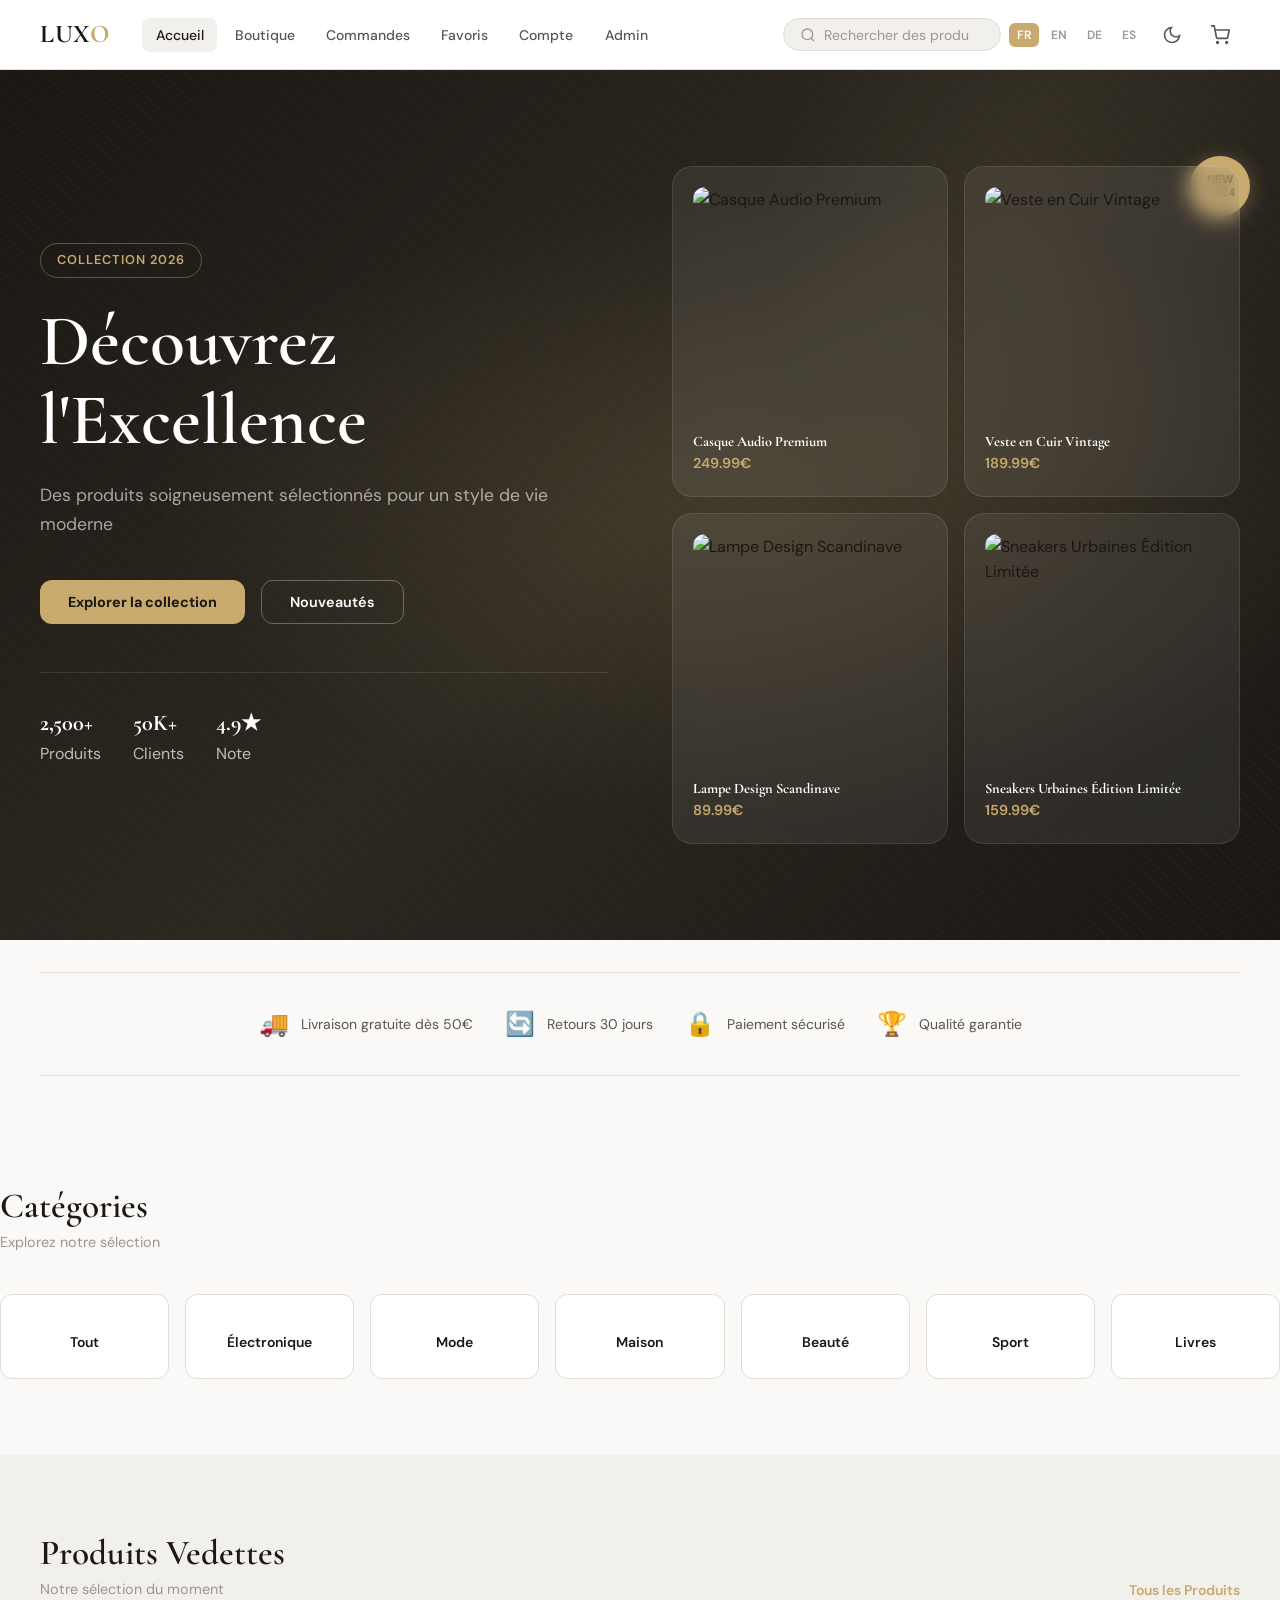
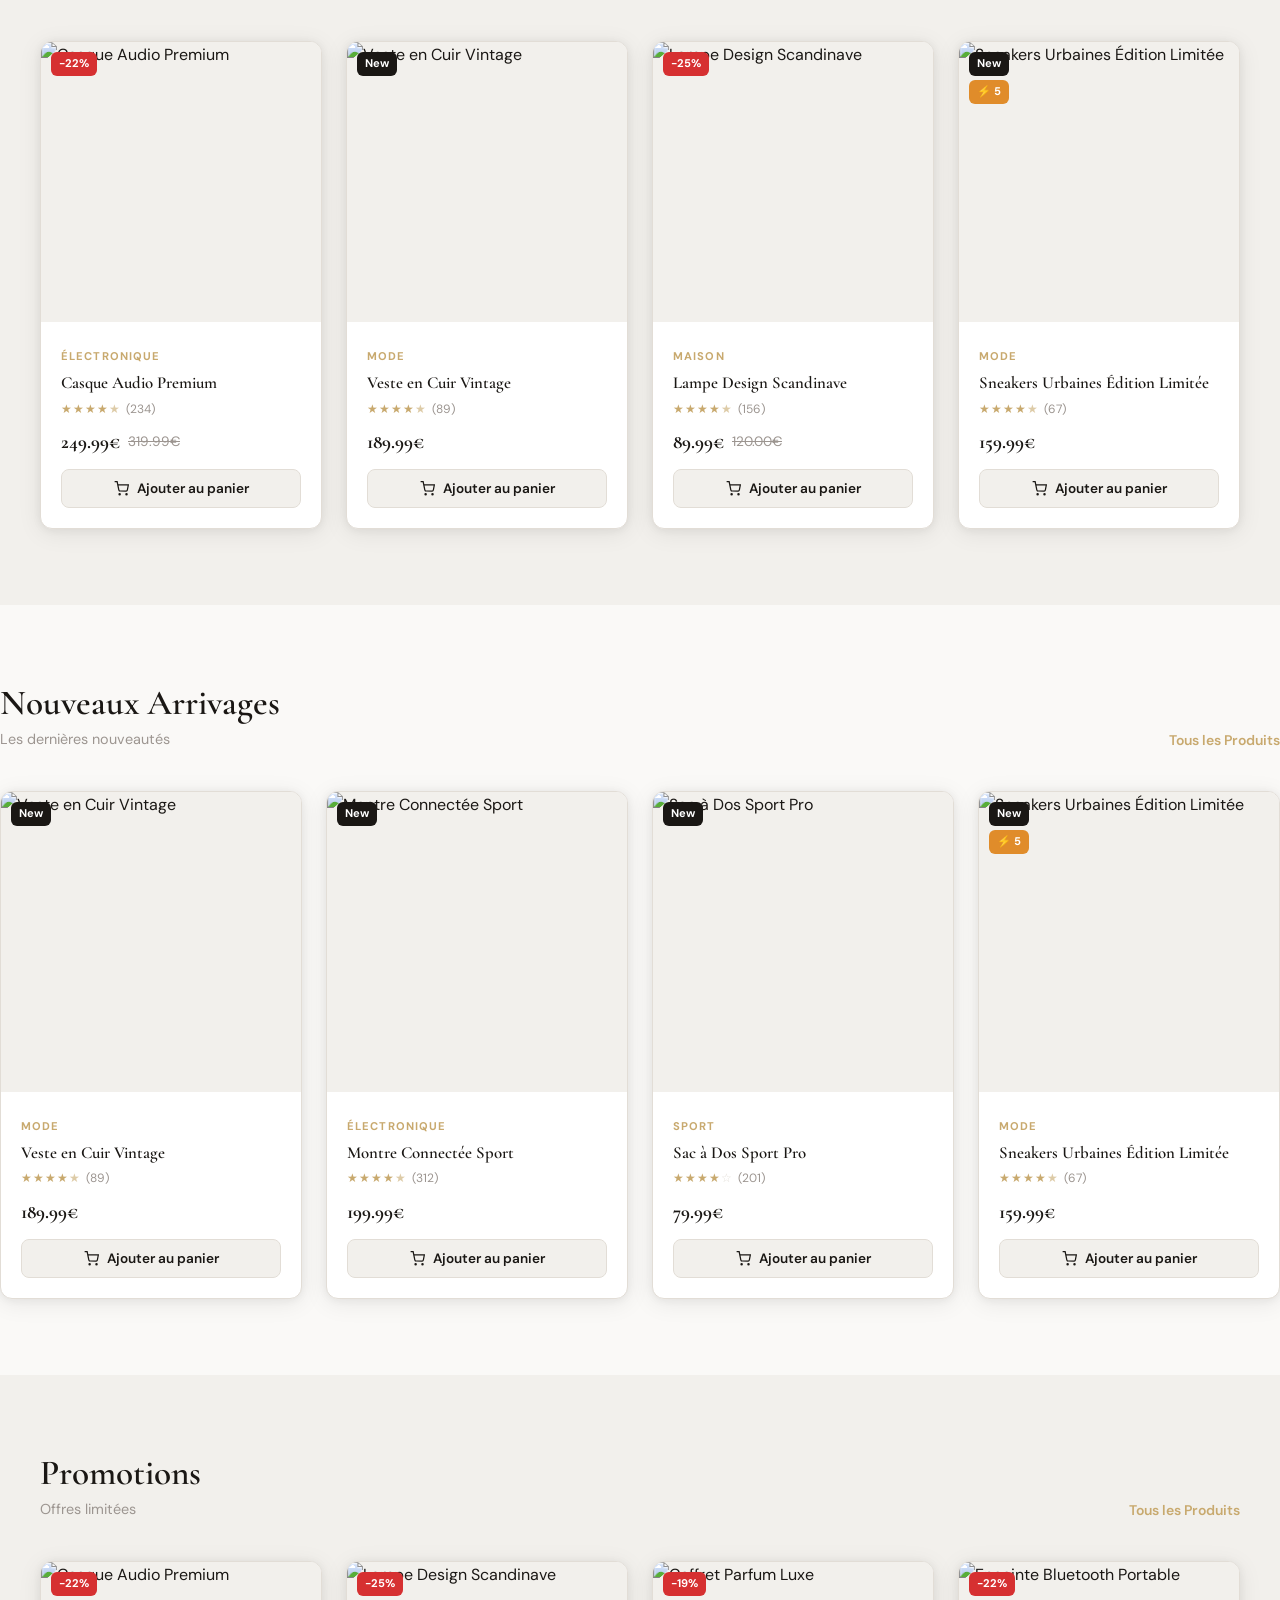
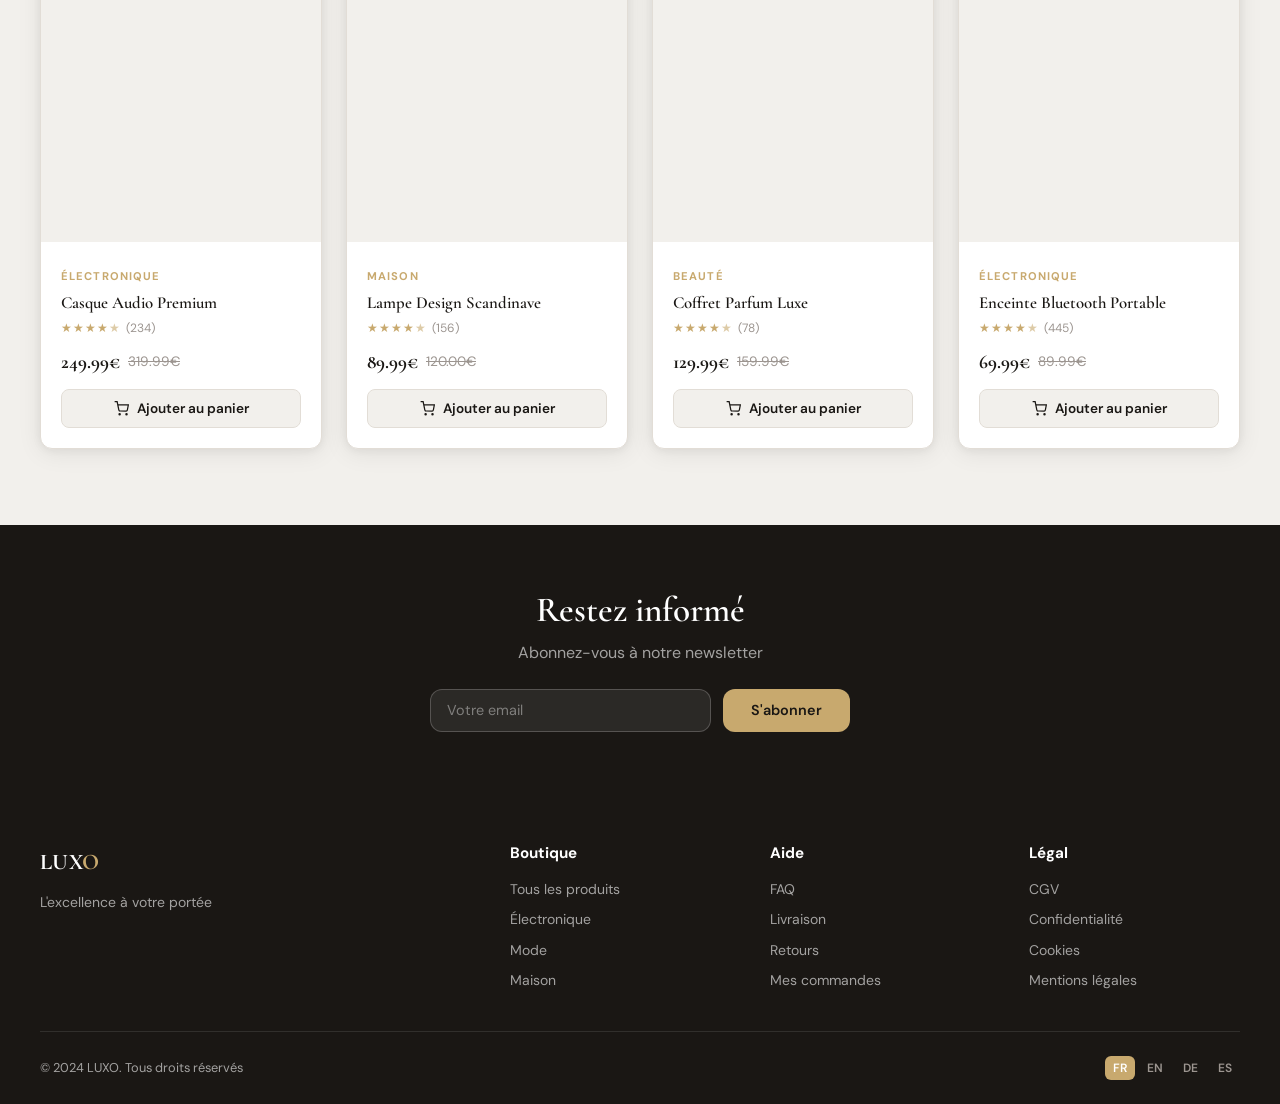
==== commit 5711de16: "commit" ====
--- a/projects/ecommerce/index.html
+++ b/projects/ecommerce/index.html
@@ -84,7 +84,7 @@
     <div class="hero-pattern"></div>
     <div class="hero-content">
       <div class="hero-text">
-        <div class="hero-eyebrow">✦ Collection 2024</div>
+        <div class="hero-eyebrow"> Collection 2026</div>
         <h1 class="hero-title" data-i18n="hero_title">Découvrez l'<em>Excellence</em></h1>
         <p class="hero-subtitle" data-i18n="hero_subtitle">Des produits soigneusement sélectionnés pour un style de vie moderne</p>
         <div class="hero-actions">
